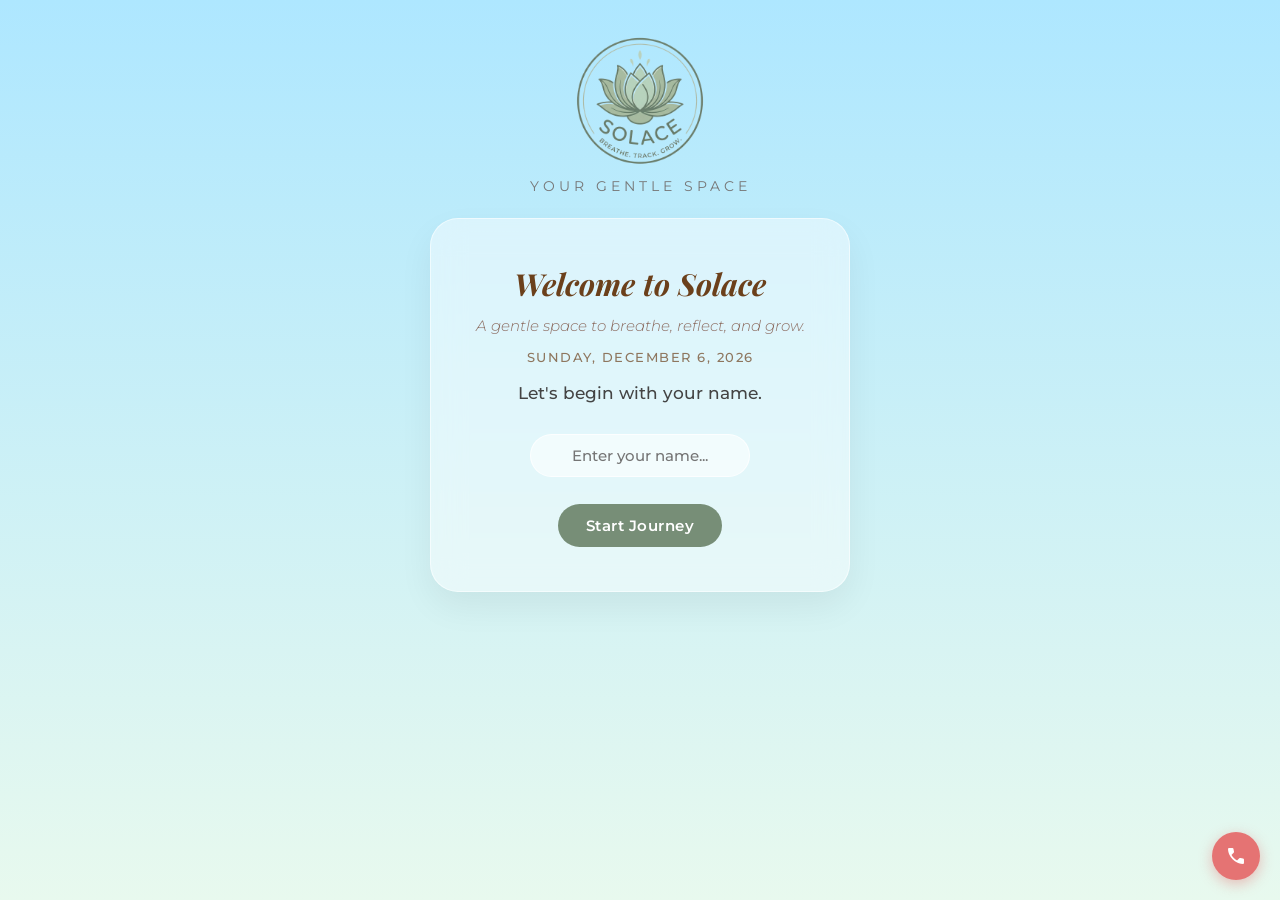
==== index.html @ 3c69919b "Add files via upload" ====
<!DOCTYPE html>
<html lang="en">
<head>
  <meta charset="UTF-8">
  <meta name="viewport" content="width=device-width, initial-scale=1.0, viewport-fit=cover">
  <title>Solace | Your Gentle Space</title>
  <link rel="stylesheet" href="https://fonts.googleapis.com/css2?family=Material+Symbols+Outlined:opsz,wght,FILL,GRAD@24,400,1,0" />
  <link rel="stylesheet" href="style.css">
</head>
<body class="landing-body">

  <img src="logo.png" alt="Solace Logo" class="logo">
  <p class="tagline">Your Gentle Space</p>

  <div class="glass-card">
    <h2>Welcome to Solace</h2>
    <p class="description">A gentle space to breathe, reflect, and grow.</p>
    <p id="current-date" class="date-display"></p>
    <p class="question">Let's begin with your name.</p>
    <br>
    <input type="text" id="user-name-input" placeholder="Enter your name...">
    <br><br>
    <button class="start-btn" onclick="startJourney()">Start Journey</button>
  </div>

  <a href="support.html" class="floating-help-circle" title="Get Support">
    <span class="material-symbols-outlined">call</span>
  </a>

  <script>
    // Show current date
    (function() {
      const el = document.getElementById('current-date');
      if (el) {
        el.innerText = new Date().toLocaleDateString('en-PH', {
          weekday: 'long', year: 'numeric', month: 'long', day: 'numeric'
        });
      }
    })();

    function startJourney() {
      const name = document.getElementById('user-name-input').value.trim();
      if (!name) {
        alert("Please enter your name to begin your journey.");
        return;
      }
      localStorage.setItem('user_name', name);
      window.location.href = 'dashboard.html';
    }

    // Allow Enter key to submit
    document.getElementById('user-name-input').addEventListener('keydown', function(e) {
      if (e.key === 'Enter') startJourney();
    });
  </script>
</body>
</html>
---- style.css ----
/* =========================================
   SOLACE - UNIFIED RESPONSIVE STYLESHEET
   ========================================= */

@import url('https://fonts.googleapis.com/css2?family=Playfair+Display:ital,wght@0,400;0,600;1,400;1,600&family=Montserrat:wght@300;400;500;600;700&family=Bellefair&display=swap');

/* --- CSS VARIABLES --- */
:root {
  --bg-grad: linear-gradient(180deg, #AEE7FF 0%, #E8F9EE 100%);
  --sage: #778E77;
  --sage-dark: #556B2F;
  --sage-light: #DCE6DC;
  --brown: #6b401b;
  --charcoal: #2F3E2F;
  --muted: #7A8B7A;
  --white-glass: rgba(255,255,255,0.45);
  --white-glass-strong: rgba(255,255,255,0.7);
  --radius-card: 28px;
  --radius-pill: 50px;
  --shadow-soft: 0 15px 35px rgba(0,0,0,0.06);
  --shadow-card: 0 8px 24px rgba(0,0,0,0.05);
  --font-display: 'Playfair Display', Georgia, serif;
  --font-body: 'Montserrat', sans-serif;
  --nav-height: 70px;
}

/* --- RESET --- */
*, *::before, *::after {
  margin: 0;
  padding: 0;
  box-sizing: border-box;
}

html {
  scroll-behavior: smooth;
}

html, body {
  min-height: 100%;
  font-family: var(--font-body);
}

body {
  background: var(--bg-grad);
  background-attachment: fixed;
  min-height: 100vh;
  display: flex;
  flex-direction: column;
  align-items: center;
  padding-bottom: calc(var(--nav-height) + 20px);
}

img { max-width: 100%; height: auto; }
a { text-decoration: none; }
button { font-family: var(--font-body); }

/* =========================================
   LANDING PAGE
   ========================================= */
.landing-body {
  justify-content: flex-start;
  padding-top: 30px;
}

.logo {
  width: min(260px, 70vw);
  height: auto;
  display: block;
  margin: 0 auto;
}

.tagline {
  font-family: var(--font-body);
  font-size: 0.85rem;
  letter-spacing: 4px;
  color: #777;
  text-align: center;
  margin-top: 6px;
  font-weight: 400;
  text-transform: uppercase;
}

.glass-card {
  width: min(90%, 420px);
  margin-top: 24px;
  padding: clamp(24px, 5vw, 44px);
  background: var(--white-glass);
  backdrop-filter: blur(16px);
  -webkit-backdrop-filter: blur(16px);
  border-radius: var(--radius-card);
  border: 1px solid rgba(255,255,255,0.55);
  box-shadow: var(--shadow-soft);
  text-align: center;
  color: #444;
}

.glass-card h2 {
  font-family: var(--font-display);
  font-style: italic;
  font-size: clamp(1.4rem, 4vw, 1.9rem);
  color: var(--brown);
  margin-bottom: 10px;
}

.description {
  font-family: var(--font-body);
  font-weight: 300;
  font-style: italic;
  color: #8d6e63;
  font-size: 0.95rem;
  line-height: 1.6;
  margin-top: 8px;
}

.date-display {
  font-family: var(--font-body);
  font-size: 0.8rem;
  color: var(--brown);
  opacity: 0.7;
  margin: 12px 0 6px;
  text-transform: uppercase;
  letter-spacing: 1.5px;
  font-weight: 500;
}

.question {
  font-family: var(--font-body);
  font-weight: 500;
  color: #444;
  font-size: 1.05rem;
  margin: 18px 0 12px;
}

#user-name-input {
  background: rgba(255,255,255,0.55);
  border: 1.5px solid rgba(255,255,255,0.75);
  border-radius: var(--radius-pill);
  padding: 11px 20px;
  font-family: var(--font-body);
  font-weight: 500;
  color: var(--charcoal);
  outline: none;
  width: min(220px, 80%);
  text-align: center;
  font-size: 0.95rem;
  transition: border 0.2s, box-shadow 0.2s;
}

#user-name-input:focus {
  border-color: var(--sage);
  box-shadow: 0 0 0 3px rgba(119,142,119,0.15);
}

.start-btn {
  background-color: var(--sage);
  color: #fff;
  border: none;
  padding: 12px 28px;
  border-radius: var(--radius-pill);
  cursor: pointer;
  font-family: var(--font-body);
  font-weight: 600;
  font-size: 0.95rem;
  letter-spacing: 0.5px;
  transition: background 0.25s, transform 0.2s;
  margin-top: 8px;
}

.start-btn:hover {
  background-color: var(--sage-dark);
  transform: translateY(-2px);
}

/* =========================================
   FLOATING HELP BUTTON
   ========================================= */
.floating-help-circle {
  position: fixed;
  bottom: calc(var(--nav-height) + 16px);
  right: 20px;
  z-index: 9999;
  width: 48px;
  height: 48px;
  display: flex;
  align-items: center;
  justify-content: center;
  background-color: #E57373;
  color: white;
  border-radius: 50%;
  box-shadow: 0 4px 14px rgba(229,115,115,0.45);
  transition: all 0.3s ease;
}

.floating-help-circle .material-symbols-outlined {
  font-size: 22px;
  font-variation-settings: 'FILL' 1, 'wght' 400;
}

.floating-help-circle:hover {
  transform: scale(1.1);
  background-color: #EF5350;
}

/* On landing page (no nav), position at bottom */
.landing-body .floating-help-circle {
  bottom: 20px;
}

/* =========================================
   DASHBOARD
   ========================================= */
.dashboard-body {
  justify-content: flex-start;
  align-items: center;
  padding-top: clamp(20px, 4vw, 40px);
}

.logo-dashboard {
  width: min(200px, 55vw);
  margin-bottom: 4px;
}

.date-text {
  font-family: var(--font-body);
  font-size: 0.75rem;
  color: var(--brown);
  text-transform: uppercase;
  letter-spacing: 2px;
  margin-bottom: 6px;
  opacity: 0.75;
}

.greeting-text {
  font-family: var(--font-display);
  font-style: italic;
  color: #4a5a4a;
  font-size: clamp(1.2rem, 4vw, 1.7rem);
  text-align: center;
  margin: 4px 16px 6px;
  padding: 0 10px;
}

.dashboard-body .description {
  font-size: 0.9rem;
  text-align: center;
  margin: 0 16px 8px;
  max-width: 380px;
}

.back-link {
  display: inline-block;
  font-family: var(--font-body);
  font-size: 0.78rem;
  font-weight: 600;
  color: var(--sage);
  background: var(--white-glass-strong);
  backdrop-filter: blur(8px);
  padding: 7px 18px;
  border-radius: var(--radius-pill);
  letter-spacing: 1px;
  text-transform: uppercase;
  margin: 6px 0 14px;
  transition: all 0.25s;
  border: 1px solid rgba(255,255,255,0.6);
}

.back-link:hover {
  background: #fff;
  transform: translateY(-2px);
  color: var(--charcoal);
}

.dashboard-body .glass-card {
  width: calc(100% - 32px);
  max-width: 700px;
  padding: 20px 16px;
  position: relative;
  overflow: hidden;
  box-sizing: border-box;
}


/* Affirmation */
.affirmation-container {
  text-align: center;
  margin-bottom: 20px;
}

.affirmation-label {
  font-family: var(--font-body);
  font-size: 0.65rem;
  font-weight: 700;
  color: var(--sage);
  letter-spacing: 2.5px;
  text-transform: uppercase;
  display: block;
  margin-bottom: 8px;
}

.affirmation-row {
  display: flex;
  flex-direction: row;
  align-items: center;
  justify-content: center;
  gap: 8px;
  flex-wrap: wrap;
}

#affirmation-quote {
  font-family: var(--font-display);
  font-size: clamp(0.85rem, 2.5vw, 1rem);
  font-style: italic;
  color: var(--charcoal);
  font-weight: 400;
}

.refresh-icon-btn {
  background-color: var(--sage-light);
  color: var(--charcoal);
  width: 32px;
  height: 32px;
  border-radius: 50%;
  border: none;
  cursor: pointer;
  display: flex;
  align-items: center;
  justify-content: center;
  font-size: 1rem;
  transition: all 0.3s ease;
  flex-shrink: 0;
}

.refresh-icon-btn:hover {
  background-color: #C2D1C2;
  transform: rotate(60deg);
}

/* Check-in section */
.check-in-section {
  width: 100%;
  margin-top: 10px;
}

.check-in-header {
  display: flex;
  justify-content: space-between;
  align-items: flex-end;
  margin-bottom: 16px;
  flex-wrap: wrap;
  gap: 6px;
}

.check-in-titles h3 {
  font-family: var(--font-display);
  font-size: clamp(1.1rem, 3vw, 1.4rem);
  color: var(--charcoal);
}

.check-in-titles p {
  font-family: var(--font-display);
  font-style: italic;
  font-size: 0.85rem;
  color: var(--muted);
  margin-top: 3px;
}

.dashboard-grid {
  display: grid;
  grid-template-columns: repeat(2, 1fr);
  gap: 10px;
  margin-top: 6px;
  width: 100%;
  box-sizing: border-box;
}

@media (max-width: 380px) {
  .dashboard-grid {
    grid-template-columns: 1fr;
  }
}

.stat-card {
  background: rgba(255,255,255,0.6);
  backdrop-filter: blur(10px);
  -webkit-backdrop-filter: blur(10px);
  border-radius: 18px;
  padding: 14px 12px;
  display: flex;
  align-items: center;
  gap: 8px;
  transition: all 0.25s ease;
  border: 1px solid rgba(255,255,255,0.4);
  width: 100%;
  min-width: 0;
  box-sizing: border-box;
  overflow: hidden;
}

.stat-card:hover {
  transform: translateY(-4px);
  background: rgba(255,255,255,0.82);
  box-shadow: 0 10px 24px rgba(0,0,0,0.06);
}

.card-icon {
  width: 42px;
  height: 42px;
  border-radius: 12px;
  display: flex;
  justify-content: center;
  align-items: center;
  font-size: 1.2rem;
  flex-shrink: 0;
}

.icon-yellow { background-color: #FEF9E7; }
.icon-green  { background-color: #E8F6F3; }
.icon-grey   { background-color: #F2F4F4; }
.icon-white  { background-color: #FFFFFF; }

.card-content {
  min-width: 0;
  flex: 1;
}

.card-content h3 {
  font-family: var(--font-display);
  font-size: 0.9rem;
  color: var(--charcoal);
  margin: 0;
  white-space: normal;
}

.card-content p {
  font-family: var(--font-body);
  font-size: 0.7rem;
  color: var(--muted);
  margin: 3px 0 0;
}
.arrow {
  position: absolute;
  right: 14px;
  color: #BDC3C7;
  font-size: 1rem;
}

/* Dashboard Footer */
.dashboard-footer {
  display: flex;
  flex-direction: column;
  align-items: flex-start;
  margin-top: 18px;
  padding: 0 4px;
  gap: 4px;
}

.dashboard-footer p,
#entryCounter {
  font-family: var(--font-body);
  font-size: 0.72rem;
  color: var(--muted);
}

.reset-link {
  background: none;
  border: none;
  font-family: var(--font-body);
  font-size: 0.72rem;
  color: var(--muted);
  cursor: pointer;
  font-weight: 600;
  transition: color 0.2s;
}

.reset-link:hover { color: var(--charcoal); }

/* Support FAB */
.support-link-wrapper {
  text-decoration: none;
  position: fixed;
  bottom: calc(var(--nav-height) + 16px);
  right: 20px;
  z-index: 1000;
}

.support-fab {
  background-color: #9dbcae;
  width: 48px;
  height: 48px;
  border-radius: 50%;
  display: flex;
  align-items: center;
  justify-content: center;
  transition: all 0.3s ease;
  box-shadow: 0 4px 12px rgba(0,0,0,0.12);
}

.support-link-wrapper:hover .support-fab {
  transform: translateY(-3px);
  box-shadow: 0 8px 20px rgba(0,0,0,0.16);
}

/* =========================================
   MOOD SCREEN
   ========================================= */
.mood-screen-body {
  justify-content: flex-start;
  padding-top: clamp(20px, 5vw, 50px);
}

.page-wrapper {
  display: flex;
  justify-content: center;
  padding: 16px 16px 0;
  width: 100%;
}

.mood-screen-body .glass-card {
  width: min(95%, 560px);
  margin-top: 16px;
  padding: clamp(24px, 5vw, 48px) clamp(18px, 5vw, 44px);
  text-align: center;
}

.mood-title {
  font-family: var(--font-display);
  font-size: clamp(1.5rem, 5vw, 2.2rem);
  color: var(--charcoal);
  margin-bottom: 8px;
}

.mood-title i { color: var(--sage); }

.mood-subtitle {
  color: var(--muted);
  font-size: 0.88rem;
  margin-bottom: 24px;
  font-style: italic;
}

/* Mood Buttons */
.mood-options {
  display: flex;
  justify-content: center;
  gap: clamp(8px, 2.5vw, 18px);
  flex-wrap: wrap;
  margin: 20px 0;
}

.mood-btn {
  width: clamp(48px, 10vw, 62px);
  height: clamp(48px, 10vw, 62px);
  border-radius: 50%;
  cursor: pointer;
  background: linear-gradient(135deg, rgba(255,255,255,0.35), rgba(255,255,255,0.12));
  backdrop-filter: blur(12px);
  -webkit-backdrop-filter: blur(12px);
  border: 1.5px solid rgba(255,255,255,0.55);
  box-shadow:
    0 8px 18px rgba(0,0,0,0.08),
    inset 0 6px 10px rgba(255,255,255,0.8),
    inset 0 -6px 10px rgba(0,0,0,0.06);
  display: flex;
  justify-content: center;
  align-items: center;
  font-size: clamp(1.4rem, 4vw, 1.9rem);
  transition: all 0.35s cubic-bezier(0.175, 0.885, 0.32, 1.275);
}

.mood-btn:hover {
  transform: translateY(-8px) scale(1.1);
  box-shadow: 0 16px 28px rgba(0,0,0,0.1), inset 0 8px 14px rgba(255,255,255,0.9);
}

.mood-btn.selected {
  border: 2.5px solid #8AA38A !important;
  background: rgba(138,163,138,0.22) !important;
  transform: scale(1.12);
  box-shadow: 0 8px 20px rgba(138,163,138,0.3);
}

/* Reflection box */
.reflection-box {
  text-align: left;
  margin-top: 24px;
}

.reflection-box label {
  display: block;
  font-size: 0.68rem;
  letter-spacing: 1.5px;
  color: var(--sage);
  font-weight: 700;
  margin-bottom: 8px;
  text-transform: uppercase;
}

.reflection-box textarea {
  width: 100%;
  height: 90px;
  border-radius: 16px;
  border: 1.5px solid rgba(138,163,138,0.25);
  background: rgba(255,255,255,0.45);
  padding: 14px;
  outline: none;
  font-family: var(--font-body);
  font-size: 0.9rem;
  color: var(--charcoal);
  resize: none;
  transition: border 0.2s;
}

.reflection-box textarea:focus {
  border-color: var(--sage);
}

/* Save Button */
.save-btn {
  width: 100%;
  margin-top: 20px;
  padding: 15px;
  border-radius: 16px;
  border: none;
  background: var(--sage-light);
  color: var(--charcoal);
  font-weight: 600;
  font-size: 0.95rem;
  cursor: pointer;
  transition: all 0.25s;
  letter-spacing: 0.5px;
}

.save-btn:hover {
  background: #c5ccc5;
  transform: translateY(-2px);
  box-shadow: 0 6px 18px rgba(0,0,0,0.08);
}

/* =========================================
   JOURNAL PAGE
   ========================================= */
.journal-body {
  justify-content: flex-start;
  align-items: center;
  padding-top: clamp(20px, 4vw, 40px);
}

.journal-body .progress-page-container {
  width: min(95%, 640px);
  padding: 0 12px;
}

.journal-card {
  width: 100%;
  padding: clamp(22px, 4vw, 40px);
  text-align: left;
}

.journal-header {
  margin-bottom: 20px;
}

.journal-header h1 {
  font-family: var(--font-display);
  font-size: clamp(1.4rem, 4vw, 2rem);
  color: var(--charcoal);
}

.journal-header h1 i { color: var(--sage); }

.back-link-journal {
  display: inline-flex;
  align-items: center;
  gap: 6px;
  font-family: var(--font-body);
  font-size: 0.72rem;
  font-weight: 700;
  color: var(--charcoal);
  background: rgba(255,255,255,0.55);
  backdrop-filter: blur(8px);
  padding: 7px 16px;
  border-radius: var(--radius-pill);
  border: 1px solid rgba(255,255,255,0.35);
  letter-spacing: 1.5px;
  text-transform: uppercase;
  margin-bottom: 18px;
  transition: all 0.25s;
}

.back-link-journal:hover {
  background: #fff;
  transform: translateX(-3px);
}

/* Recent Entries */
.recent-entries-section {
  width: min(95%, 640px);
  margin: 20px auto 0;
  padding: 0 12px;
}

.recent-entries-section h3 {
  font-family: var(--font-body);
  font-size: 0.72rem;
  font-weight: 700;
  letter-spacing: 2px;
  color: var(--muted);
  margin-bottom: 14px;
}

.entry-card {
  background: rgba(255,255,255,0.62);
  backdrop-filter: blur(12px);
  -webkit-backdrop-filter: blur(12px);
  border: 1px solid rgba(255,255,255,0.8);
  border-radius: 16px;
  padding: 16px 18px;
  margin-bottom: 12px;
  box-shadow: 0 4px 14px rgba(0,0,0,0.05);
  transition: transform 0.2s, box-shadow 0.2s;
}

.entry-card:hover {
  transform: translateY(-2px);
  box-shadow: 0 8px 22px rgba(0,0,0,0.08);
}

.entry-header {
  display: flex;
  justify-content: space-between;
  align-items: center;
  margin-bottom: 8px;
  gap: 8px;
}

.entry-date {
  font-size: 0.72rem;
  color: #999;
  font-family: var(--font-body);
  letter-spacing: 0.3px;
  flex-shrink: 0;
}

.entry-actions { display: flex; gap: 10px; }

.action-btn {
  background: none;
  border: none;
  cursor: pointer;
  font-size: 1rem;
  padding: 3px;
  opacity: 0.6;
  transition: opacity 0.2s, transform 0.2s;
}

.action-btn:hover { opacity: 1; transform: scale(1.1); }

.entry-text {
  font-size: 0.88rem;
  color: #444;
  font-family: var(--font-body);
  line-height: 1.7;
  margin: 0;
  word-break: break-word;
}

/* =========================================
   PROGRESS PAGE
   ========================================= */
.progress-body {
  justify-content: flex-start;
  align-items: center;
  padding-top: clamp(20px, 4vw, 36px);
}

.progress-page-container {
  width: min(95%, 860px);
  margin: 0 auto;
  padding: 0 12px 20px;
  display: flex;
  flex-direction: column;
  gap: 20px;
}

.progress-header {
  width: 100%;
}

.header-row {
  display: flex;
  justify-content: space-between;
  align-items: center;
  flex-wrap: wrap;
  gap: 10px;
}

.progress-header h1 {
  font-family: var(--font-display);
  font-size: clamp(1.5rem, 4vw, 2.4rem);
  color: #333;
}

.progress-header h1 span {
  font-style: italic;
  color: var(--sage);
}

.progress-header > p {
  font-size: 0.88rem;
  color: var(--muted);
  font-style: italic;
  margin-top: 4px;
}

.settled-back-btn {
  display: inline-flex;
  align-items: center;
  gap: 4px;
  font-family: var(--font-body);
  font-size: 0.72rem;
  font-weight: 700;
  color: var(--charcoal);
  background-color: rgba(255,255,255,0.75);
  padding: 8px 18px;
  border-radius: var(--radius-pill);
  letter-spacing: 1.5px;
  text-transform: uppercase;
  transition: all 0.25s;
  box-shadow: var(--shadow-card);
  white-space: nowrap;
}

.settled-back-btn:hover {
  background-color: #fff;
  transform: translateY(-2px);
}

/* Stats Grid */
.stats-grid {
  display: grid;
  grid-template-columns: 1fr 3fr;
  gap: 16px;
  align-items: start;
}

@media (max-width: 560px) {
  .stats-grid {
    grid-template-columns: 1fr;
  }
  .breakdown-mini-card {
    grid-column: span 1 !important;
  }
}

.stat-mini-card {
  background: rgba(255,255,255,0.6);
  backdrop-filter: blur(12px);
  -webkit-backdrop-filter: blur(12px);
  border-radius: 22px;
  padding: 22px;
  border: 1px solid rgba(255,255,255,0.45);
  box-shadow: var(--shadow-card);
}

.breakdown-mini-card {
  grid-column: span 1;
  padding: 24px !important;
}

.stat-mini-card label {
  font-family: var(--font-body);
  font-size: 0.65rem;
  font-weight: 700;
  color: var(--sage);
  letter-spacing: 1.5px;
  text-transform: uppercase;
  display: block;
  margin-bottom: 8px;
}

.stat-value {
  font-family: var(--font-body);
  font-size: clamp(2rem, 6vw, 2.8rem);
  font-weight: 800;
  color: var(--charcoal);
  line-height: 1;
}

.stat-subtext {
  font-family: var(--font-body);
  font-size: 0.8rem;
  color: var(--muted);
  font-style: italic;
  margin-top: 8px;
  opacity: 0.8;
}

/* Breakdown */
.breakdown-container {
  display: flex;
  flex-direction: column;
  gap: 14px;
  width: 100%;
}

.breakdown-item { width: 100%; }

.breakdown-info {
  display: flex;
  justify-content: space-between;
  align-items: center;
  margin-bottom: 6px;
}

.breakdown-label {
  font-size: 0.88rem;
  color: var(--charcoal);
  font-weight: 500;
}

.breakdown-stats {
  font-size: 0.78rem;
  color: #bbb;
}

.progress-bar-bg {
  width: 100%;
  height: 7px;
  background-color: #f0f2f0;
  border-radius: 10px;
  overflow: hidden;
}

.progress-bar-fill {
  height: 100%;
  background-color: var(--sage);
  border-radius: 10px;
  width: 0%;
  transition: width 0.9s ease-out;
}

/* Bar Chart */
.chart-card {
  background: rgba(255,255,255,0.5);
  backdrop-filter: blur(14px);
  -webkit-backdrop-filter: blur(14px);
  border-radius: 26px;
  padding: clamp(20px, 4vw, 30px);
  border: 1px solid rgba(255,255,255,0.55);
  box-shadow: var(--shadow-soft);
  text-align: center;
}

.chart-card h3 {
  font-family: var(--font-display);
  font-size: 1.3rem;
  color: var(--charcoal);
  margin-bottom: 4px;
}

.chart-subtitle {
  font-family: var(--font-body);
  font-size: 0.82rem;
  color: var(--muted);
  font-style: italic;
  margin-bottom: 20px;
  letter-spacing: 0.8px;
}

.chart-bars {
  display: flex;
  flex-direction: row;
  justify-content: space-around;
  align-items: flex-end;
  height: clamp(100px, 20vw, 180px);
  padding-bottom: 5px;
  border-bottom: 1px solid #eee;
  width: 100%;
}

.bar-wrapper {
  display: flex;
  flex-direction: column;
  justify-content: flex-end;
  align-items: center;
  height: 100%;
  flex: 1;
  position: relative;
}

.bar {
  background-color: var(--sage);
  width: clamp(16px, 4vw, 26px);
  border-radius: 6px 6px 0 0;
  transition: height 0.8s ease-out;
  min-height: 2px;
}

.bar-wrapper > span {
  margin-top: 8px;
  font-size: clamp(0.6rem, 1.5vw, 0.75rem);
  color: #999;
  font-family: var(--font-body);
}

/* Tooltip */
.mood-tooltip {
  visibility: hidden;
  opacity: 0;
  position: absolute;
  bottom: calc(100% + 8px);
  left: 50%;
  transform: translateX(-50%);
  background: #fff;
  padding: 10px 12px;
  border-radius: 12px;
  box-shadow: 0 6px 18px rgba(0,0,0,0.1);
  width: 95px;
  z-index: 20;
  pointer-events: none;
  transition: all 0.25s;
  text-align: left;
}

.tooltip-day {
  font-family: var(--font-body);
  font-size: 0.7rem;
  color: var(--muted);
  margin: 0;
}

.tooltip-mood {
  font-family: var(--font-display);
  font-size: 0.82rem;
  margin: 2px 0 0;
  color: var(--charcoal);
}

.bar-wrapper:hover .mood-tooltip {
  visibility: visible;
  opacity: 1;
}

/* =========================================
   BREATHE PAGE
   ========================================= */
.breathe-page-body {
  background: linear-gradient(180deg, #D4EFE5 0%, #E8F9F0 100%) !important;
  justify-content: center;
  min-height: 100vh;
}

.breathe-container {
  display: flex;
  flex-direction: column;
  align-items: center;
  justify-content: center;
  min-height: calc(100vh - var(--nav-height));
  padding: 20px;
  width: 100%;
}

.top-nav {
  display: flex;
  justify-content: center;
  width: 100%;
  max-width: 420px;
  margin-bottom: 16px;
}

.back-btn {
  display: inline-flex;
  align-items: center;
  justify-content: center;
  background: rgba(255,255,255,0.75);
  backdrop-filter: blur(8px);
  color: #556B55;
  padding: 10px 22px;
  border-radius: var(--radius-pill);
  border: 1px solid rgba(255,255,255,0.85);
  font-family: var(--font-body);
  font-size: 0.88rem;
  font-weight: 500;
  text-decoration: none;
  box-shadow: 0 4px 14px rgba(0,0,0,0.05);
  transition: all 0.3s ease;
}

.back-btn:hover {
  background: white;
  transform: translateX(-5px);
}

.breathe-header {
  text-align: center;
  margin-bottom: 18px;
}

.breathe-header h1 {
  font-family: var(--font-display);
  font-size: clamp(1.2rem, 4vw, 1.6rem);
  color: #2e2e2e;
}

.breathe-header p {
  font-size: 0.85rem;
  color: #777;
  margin-top: 6px;
}

.breathing-card {
  background: rgba(255,255,255,0.85);
  padding: clamp(28px, 5vw, 48px) clamp(20px, 5vw, 32px);
  border-radius: 40px;
  width: min(92%, 400px);
  display: flex;
  flex-direction: column;
  align-items: center;
  box-shadow: 0 12px 32px rgba(0,0,0,0.06);
}

.heart-wrapper {
  width: clamp(110px, 30vw, 150px);
  height: clamp(110px, 30vw, 150px);
  display: flex;
  justify-content: center;
  align-items: center;
  margin-bottom: 18px;
}

.heart-animate {
  width: 100%;
  height: 100%;
  display: flex;
  justify-content: center;
  align-items: center;
  transform-origin: 50% 50%;
}

.heart-svg { width: 100%; height: 100%; display: block; }

@keyframes breatheHeart {
  0%   { transform: scale(1);    }
  33%  { transform: scale(1.35); }
  66%  { transform: scale(1.35); }
  100% { transform: scale(1);    }
}

.heart-active { animation: breatheHeart 12s ease-in-out infinite; }

#instruction-text {
  font-family: var(--font-display);
  font-size: clamp(1rem, 3.5vw, 1.3rem);
  color: #2e2e2e;
  margin-bottom: 8px;
  min-height: 30px;
  text-align: center;
}

.begin-btn {
  background: var(--sage-light);
  border: none;
  padding: 12px 36px;
  border-radius: 20px;
  font-family: var(--font-body);
  font-size: 0.95rem;
  font-weight: 600;
  cursor: pointer;
  margin-top: 16px;
  color: var(--charcoal);
  transition: background 0.3s, transform 0.2s;
}

.begin-btn:hover {
  background: #B2C8BA;
  color: white;
  transform: translateY(-2px);
}

/* =========================================
   SUPPORT PAGE
   ========================================= */
.support-body {
  background: linear-gradient(180deg, #AEE7FF 0%, #E8F9EE 100%) !important;
  justify-content: flex-start;
  align-items: center;
  padding-top: 20px;
}

.nav-header {
  display: flex;
  justify-content: center;
  gap: 10px;
  padding: 16px 0 12px;
  width: 100%;
  flex-wrap: wrap;
}

.nav-btn {
  background-color: rgba(255,255,255,0.45);
  color: #88a4a4;
  padding: 7px 18px;
  border-radius: 20px;
  font-size: 0.82rem;
  border: 1px solid rgba(255,255,255,0.25);
  display: inline-flex;
  align-items: center;
  transition: all 0.25s;
  font-family: var(--font-body);
}

.nav-btn:hover {
  background-color: rgba(255,255,255,0.65);
  color: #6d8a8a;
}

.support-container {
  width: min(95%, 400px);
  display: flex;
  flex-direction: column;
  gap: 12px;
  text-align: center;
  padding-bottom: 20px;
}

.support-card {
  background: rgba(255,255,255,0.85);
  backdrop-filter: blur(10px);
  padding: 22px;
  border-radius: 22px;
  box-shadow: 0 6px 18px rgba(0,0,0,0.04);
}

.header-card h1 {
  font-family: var(--font-display);
  font-size: 1.15rem;
  color: #333;
  margin-bottom: 8px;
}

.header-card p {
  font-size: 0.82rem;
  color: #666;
  line-height: 1.5;
}

.icon-circle {
  background: #F5F5F5;
  width: 42px;
  height: 42px;
  border-radius: 50%;
  display: flex;
  align-items: center;
  justify-content: center;
  margin: 0 auto 12px;
  color: #888;
}

.icon-circle .material-symbols-outlined { font-size: 18px; }

.card-title {
  display: flex;
  align-items: center;
  justify-content: center;
  gap: 8px;
  margin-bottom: 14px;
}

.card-title h2 {
  font-family: var(--font-body);
  font-size: 0.8rem;
  letter-spacing: 1px;
  color: #444;
  font-weight: 700;
  text-transform: uppercase;
}

.status-dot {
  width: 8px;
  height: 8px;
  border-radius: 50%;
  flex-shrink: 0;
}

.status-dot.green {
  background: linear-gradient(135deg, #A5D6A7, #66BB6A);
}

.phone-line {
  display: flex;
  align-items: center;
  background: #F8FDFF;
  padding: 11px 16px;
  border-radius: 12px;
  margin-bottom: 8px;
  text-decoration: none;
  color: #333;
  font-weight: 600;
  font-size: 0.88rem;
  gap: 12px;
  border: 1px solid #F0F0F0;
  transition: background 0.2s, transform 0.2s;
  font-family: var(--font-body);
}

.phone-line .material-symbols-outlined { font-size: 16px; }
.phone-line:hover { background: #E3F2FD; transform: translateX(3px); }

.emergency-footer {
  font-size: 0.72rem;
  color: #999;
  margin-top: 6px;
  padding: 0 8px;
  line-height: 1.5;
}

/* =========================================
   BOTTOM NAV
   ========================================= */
.bottom-nav {
  position: fixed;
  bottom: 0;
  left: 0;
  right: 0;
  height: var(--nav-height);
  background: rgba(255,255,255,0.88);
  backdrop-filter: blur(18px);
  -webkit-backdrop-filter: blur(18px);
  border-top: 1px solid rgba(200,220,200,0.35);
  display: flex;
  justify-content: space-around;
  align-items: center;
  padding: 0 4px;
  padding-bottom: env(safe-area-inset-bottom);
  z-index: 1000;
  box-shadow: 0 -4px 20px rgba(0,0,0,0.05);
}

.nav-item {
  display: flex;
  flex-direction: column;
  align-items: center;
  justify-content: center;
  gap: 3px;
  color: #aab8aa;
  text-decoration: none;
  padding: 6px 4px;
  border-radius: 12px;
  transition: all 0.2s ease;
  min-width: 44px;
  flex: 1;
}

.nav-item svg {
  width: 22px;
  height: 22px;
  transition: stroke 0.2s;
}

.nav-item span {
  font-family: var(--font-body);
  font-size: clamp(0.5rem, 1.5vw, 0.62rem);
  font-weight: 500;
  letter-spacing: 0.3px;
  white-space: nowrap;
}

.nav-item:hover,
.nav-item.active {
  color: var(--sage);
}

.nav-item.active svg { stroke: var(--sage); }

@media (max-width: 380px) {
  .nav-item span { display: none; }
  .nav-item svg { width: 20px; height: 20px; }
}

/* =========================================
   RESPONSIVE OVERRIDES
   ========================================= */
@media (max-width: 480px) {
  .glass-card { border-radius: 22px; }
  .check-in-titles h3 { font-size: 1.1rem; }
  .floating-help-circle { bottom: calc(var(--nav-height) + 12px); right: 14px; width: 44px; height: 44px; }
  .support-link-wrapper { bottom: calc(var(--nav-height) + 12px); right: 14px; }
  .support-fab { width: 44px; height: 44px; }
}

@media (min-width: 768px) {
  .dashboard-body .glass-card { width: min(92%, 680px); }
  .dashboard-grid { gap: 16px; }
  .stat-card { padding: 18px 16px; }
}
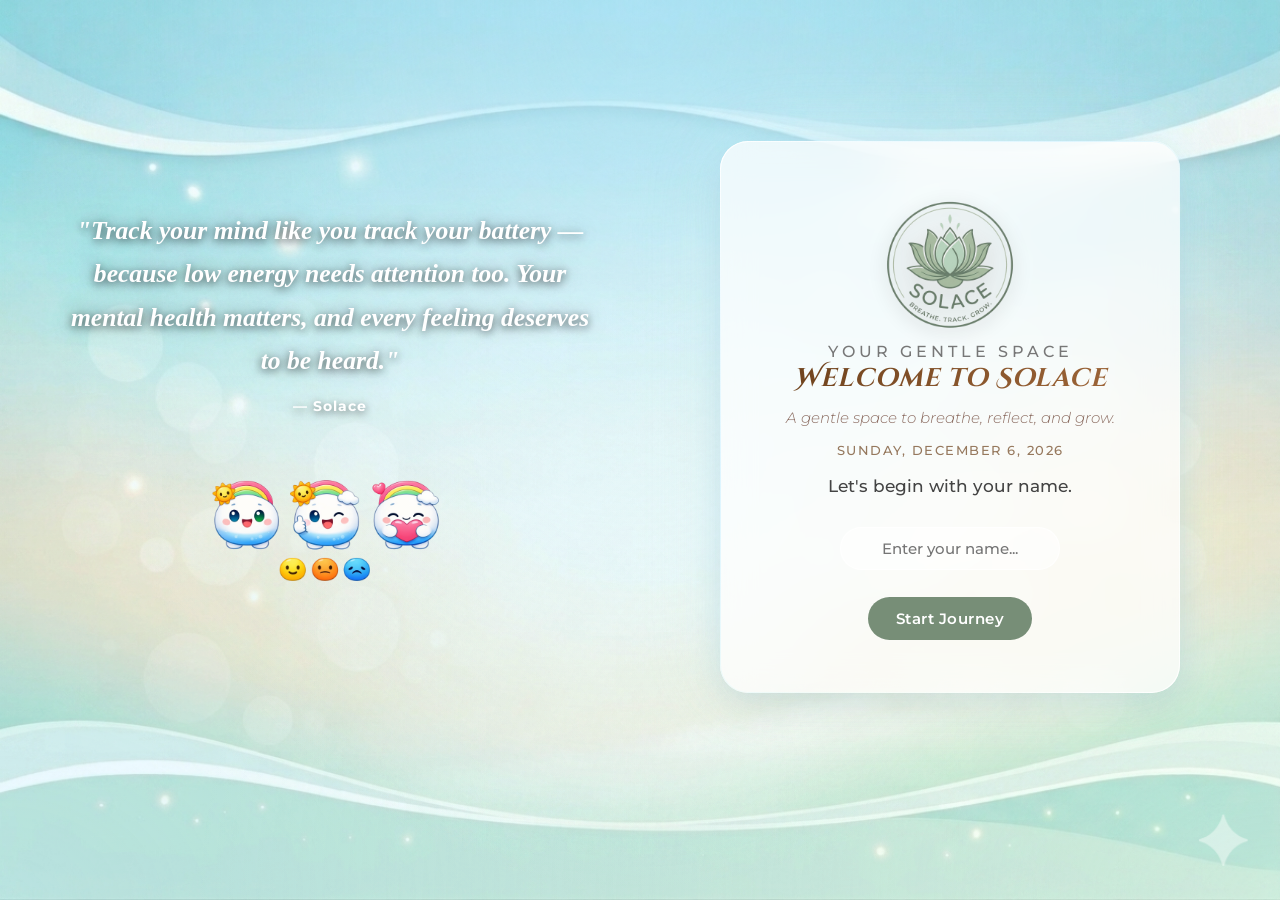
==== commit aa7fae06: "Add files via upload" ====
--- a/index.html
+++ b/index.html
@@ -6,31 +6,123 @@
   <title>Solace | Your Gentle Space</title>
   <link rel="stylesheet" href="https://fonts.googleapis.com/css2?family=Material+Symbols+Outlined:opsz,wght,FILL,GRAD@24,400,1,0" />
   <link rel="stylesheet" href="style.css">
+  <style>
+    .orb {
+      position: fixed;
+      border-radius: 50%;
+      filter: blur(80px);
+      opacity: 0.30;
+      pointer-events: none;
+      z-index: 0;
+      animation: orbFloat linear infinite;
+    }
+    @keyframes orbFloat {
+      0%   { transform: translate(0, 0) scale(1); opacity: 0.2; }
+      25%  { transform: translate(40px, -30px) scale(1.08); opacity: 0.35; }
+      50%  { transform: translate(-30px, 50px) scale(0.95); opacity: 0.08; }
+      75%  { transform: translate(50px, 20px) scale(1.05); opacity: 0.28; }
+      100% { transform: translate(0, 0) scale(1); opacity: 0.2; }
+    }
+
+    @media (max-width: 768px) {
+
+      /* Let the body scroll freely on mobile */
+      .landing-body {
+        overflow-y: auto !important;
+        height: auto !important;
+        min-height: 100dvh !important;
+        align-items: flex-start !important;
+      }
+
+      /* Stack columns, centre everything */
+      .landing-layout {
+        flex-direction: column !important;
+        align-items: center !important;
+        justify-content: flex-start !important;
+        padding: 28px 20px 48px !important;
+        gap: 20px !important;
+        width: 100% !important;
+        min-height: unset !important;
+      }
+
+      /* Hide the quote panel — too tall on mobile */
+      .landing-left {
+        display: none !important;
+      }
+
+      /* Card takes full width */
+      .landing-right {
+        width: 100% !important;
+        flex: unset !important;
+      }
+
+      .glass-card {
+        width: 100% !important;
+        max-width: 100% !important;
+        padding: 28px 22px 32px !important;
+        box-sizing: border-box !important;
+      }
+
+      /* Bigger tap targets */
+      .glass-card input[type="text"] {
+        width: 100% !important;
+        font-size: 1rem !important;
+        padding: 13px 18px !important;
+        box-sizing: border-box !important;
+      }
+
+      .start-btn {
+        width: 100% !important;
+        padding: 14px 0 !important;
+        font-size: 0.95rem !important;
+      }
+    }
+  </style>
 </head>
 <body class="landing-body">
 
-  <img src="logo.png" alt="Solace Logo" class="logo">
-  <p class="tagline">Your Gentle Space</p>
+  <div class="landing-layout">
 
-  <div class="glass-card">
-    <h2>Welcome to Solace</h2>
-    <p class="description">A gentle space to breathe, reflect, and grow.</p>
-    <p id="current-date" class="date-display"></p>
-    <p class="question">Let's begin with your name.</p>
-    <br>
-    <input type="text" id="user-name-input" placeholder="Enter your name...">
-    <br><br>
-    <button class="start-btn" onclick="startJourney()">Start Journey</button>
+    <!-- LEFT: Phrase only -->
+    <div class="landing-left">
+      <div class="landing-phrase">
+        <h2>"Track your mind like you track your battery — because low energy needs attention too. Your mental health matters, and every feeling deserves to be heard."</h2>
+        <p>— Solace</p>
+        <img src="icon1.png" alt="Mood icons" style="width: min(280px, 80%); margin-top: 20px; display: block; margin-left: auto; margin-right: auto;">
+      </div>
+    </div>
+
+    <!-- RIGHT: Glass card with logo inside -->
+    <div class="landing-right">
+      <div class="glass-card">
+        <img src="logo.png" alt="Solace Logo" class="logo">
+        <p class="tagline">YOUR GENTLE SPACE</p>
+        <h2>Welcome to Solace</h2>
+        <p class="description">A gentle space to breathe, reflect, and grow.</p>
+        <p id="current-date" class="date-display"></p>
+        <p class="question">Let's begin with your name.</p>
+        <br>
+        <input type="text" id="user-name-input" placeholder="Enter your name...">
+        <br><br>
+        <button class="start-btn" onclick="startJourney()">Start Journey</button>
+      </div>
+    </div>
+
   </div>
 
-  <a href="support.html" class="floating-help-circle" title="Get Support">
-    <span class="material-symbols-outlined">call</span>
-  </a>
+  <!-- Alert Modal -->
+  <div id="nameAlertModal" style="display:none;position:fixed;inset:0;z-index:9999;background:rgba(0,0,0,0.3);backdrop-filter:blur(4px);justify-content:center;align-items:center;">
+    <div style="background:rgba(255,255,255,0.95);border-radius:24px;padding:32px 28px;width:min(90%,340px);box-shadow:0 20px 40px rgba(0,0,0,0.12);text-align:center;">
+      <div style="margin-bottom:12px;"><img src="icon7.png" style="width:60px;height:60px;object-fit:contain;"></div>
+      <p style="font-family:'Playfair Display',serif;font-size:1.1rem;color:#2F3E2F;margin-bottom:6px;">What's your name?</p>
+      <p style="font-family:'Montserrat',sans-serif;font-size:0.78rem;color:#aaa;margin-bottom:24px;">Please enter your name to begin your journey.</p>
+      <button onclick="document.getElementById('nameAlertModal').style.display='none'" style="padding:10px 28px;border-radius:50px;border:none;background:linear-gradient(135deg,#778E77,#556B2F);color:white;font-family:'Montserrat',sans-serif;font-weight:600;cursor:pointer;font-size:0.88rem;">Got it!</button>
+    </div>
+  </div>
 
   <script>
-    // Show current date
     (function() {
-      const el = document.getElementById('current-date');
+      var el = document.getElementById('current-date');
       if (el) {
         el.innerText = new Date().toLocaleDateString('en-PH', {
           weekday: 'long', year: 'numeric', month: 'long', day: 'numeric'
@@ -39,19 +131,19 @@
     })();
 
     function startJourney() {
-      const name = document.getElementById('user-name-input').value.trim();
+      var name = document.getElementById('user-name-input').value.trim();
       if (!name) {
-        alert("Please enter your name to begin your journey.");
+        document.getElementById('nameAlertModal').style.display = 'flex';
         return;
       }
       localStorage.setItem('user_name', name);
       window.location.href = 'dashboard.html';
     }
 
-    // Allow Enter key to submit
     document.getElementById('user-name-input').addEventListener('keydown', function(e) {
       if (e.key === 'Enter') startJourney();
     });
   </script>
+
 </body>
-</html>
+</html>
--- a/style.css
+++ b/style.css
@@ -1,9 +1,11 @@
-/* =========================================
+  /* =========================================
    SOLACE - UNIFIED RESPONSIVE STYLESHEET
    ========================================= */
 
 @import url('https://fonts.googleapis.com/css2?family=Playfair+Display:ital,wght@0,400;0,600;1,400;1,600&family=Montserrat:wght@300;400;500;600;700&family=Bellefair&display=swap');
-
+@import url('https://fonts.googleapis.com/css2?family=Pacifico&display=swap');
+@import url('https://fonts.googleapis.com/css2?family=Cinzel+Decorative:wght@400;700;900&display=swap');
+@import url('https://fonts.googleapis.com/css2?family=Poppins:wght@300;400;500;600&display=swap');
 /* --- CSS VARIABLES --- */
 :root {
   --bg-grad: linear-gradient(180deg, #AEE7FF 0%, #E8F9EE 100%);
@@ -13,7 +15,7 @@
   --brown: #6b401b;
   --charcoal: #2F3E2F;
   --muted: #7A8B7A;
-  --white-glass: rgba(255,255,255,0.45);
+  --white-glass: rgba(255,255,255,0.75);
   --white-glass-strong: rgba(255,255,255,0.7);
   --radius-card: 28px;
   --radius-pill: 50px;
@@ -41,15 +43,17 @@
 }
 
 body {
-  background: var(--bg-grad);
+  background-image: url('BG5.png');
   background-attachment: fixed;
+  background-repeat: no-repeat;
+  background-size: 100% 100%;
+  background-position: center; 
   min-height: 100vh;
   display: flex;
   flex-direction: column;
   align-items: center;
   padding-bottom: calc(var(--nav-height) + 20px);
 }
-
 img { max-width: 100%; height: auto; }
 a { text-decoration: none; }
 button { font-family: var(--font-body); }
@@ -57,51 +61,100 @@
 /* =========================================
    LANDING PAGE
    ========================================= */
-.landing-body {
-  justify-content: flex-start;
-  padding-top: 30px;
-}
-
+ .landing-body {
+  justify-content: center;
+  align-items: center;
+  padding-top: 30;
+  height: 100vh;
+  overflow: hidden;
+  position: relative;
+}
+
+.landing-body::before {
+  content: '';
+  position: fixed;
+  inset: 0;
+  background: radial-gradient(ellipse at 50% 0%, rgba(174,231,255,0.5) 0%, transparent 70%),
+              radial-gradient(ellipse at 100% 100%, rgba(232,249,238,0.4) 0%, transparent 60%),
+              radial-gradient(ellipse at 0% 100%, rgba(174,231,255,0.3) 0%, transparent 60%);
+  pointer-events: none;
+  z-index: 0;
+}
 .logo {
   width: min(260px, 70vw);
   height: auto;
   display: block;
   margin: 0 auto;
-}
-
+  filter: drop-shadow(0 0 12px rgba(255,255,255,0.9)) drop-shadow(0 4px 8px rgba(0,0,0,0.2));
+  animation: fadeIn 1.5s ease-in-out;
+  position: relative;
+  z-index: 1;
+}
+@keyframes fadeIn {
+  0%   { opacity: 0; transform: translateY(-10px); }
+  100% { opacity: 1; transform: translateY(0); }
+}
 .tagline {
   font-family: var(--font-body);
-  font-size: 0.85rem;
+  font-size: 1rem;
   letter-spacing: 4px;
   color: #777;
   text-align: center;
   margin-top: 6px;
-  font-weight: 400;
+  font-weight: 500;
   text-transform: uppercase;
 }
 
 .glass-card {
-  width: min(90%, 420px);
+  width: min(92%, 460px);
   margin-top: 24px;
-  padding: clamp(24px, 5vw, 44px);
+  padding: clamp(32px, 6vw, 52px);
   background: var(--white-glass);
   backdrop-filter: blur(16px);
   -webkit-backdrop-filter: blur(16px);
   border-radius: var(--radius-card);
-  border: 1px solid rgba(255,255,255,0.55);
-  box-shadow: var(--shadow-soft);
+  border: 1px solid rgba(255,255,255,0.75);
+  box-shadow: 
+    var(--shadow-soft),
+    0 0 40px rgba(174, 231, 255, 0.4),
+    0 0 80px rgba(232, 249, 238, 0.3);
   text-align: center;
   color: #444;
+  position: relative;
+}
+
+.glass-card::before {
+  content: '';
+  position: absolute;
+  inset: -1px;
+  border-radius: var(--radius-card);
+  padding: 1px;
+  background: linear-gradient(
+    135deg,
+    rgba(255,255,255,0.8),
+    rgba(174,231,255,0.4),
+    rgba(232,249,238,0.4),
+    rgba(255,255,255,0.6)
+  );
+  -webkit-mask: linear-gradient(#fff 0 0) content-box, linear-gradient(#fff 0 0);
+  mask: linear-gradient(#fff 0 0) content-box, linear-gradient(#fff 0 0);
+  -webkit-mask-composite: xor;
+  mask-composite: exclude;
+  pointer-events: none;
 }
 
 .glass-card h2 {
-  font-family: var(--font-display);
+  font-family: 'Cinzel Decorative', cursive;
   font-style: italic;
-  font-size: clamp(1.4rem, 4vw, 1.9rem);
-  color: var(--brown);
+  font-size: clamp(1.4rem, 2.0vw, 1.6rem);
+  font-weight: 700;
+  letter-spacing: 1px;
+  background: linear-gradient(135deg, #6b401b, #a0673a);
+  -webkit-background-clip: text;
+  -webkit-text-fill-color: transparent;
   margin-bottom: 10px;
-}
-
+  }
+  
 .description {
   font-family: var(--font-body);
   font-weight: 300;
@@ -170,7 +223,76 @@
   background-color: var(--sage-dark);
   transform: translateY(-2px);
 }
-
+/* Landing Two Column Layout */
+.landing-layout {
+  display: grid;
+  grid-template-columns: 1fr 1fr;
+  min-height: 100vh;
+  width: 100%;
+  align-items: center;
+  padding: 40px;
+  gap: 40px;
+  position: relative;
+  z-index: 1;
+}
+
+.landing-left {
+  display: flex;
+  flex-direction: column;
+  align-items: center;
+  justify-content: center;
+  text-align: center;
+  gap: 20px;
+}
+
+.landing-phrase {
+  margin-top: 20px;
+  padding: 0 20px;
+}
+
+.landing-phrase h2 {
+  font-family: 'Cormorant Garamond', serif;
+  font-style: italic;
+  font-size: clamp(1rem, 2.5vw, 1.6rem);
+  color: #ffffff;
+  line-height: 1.7;
+  font-weight: 700;
+  text-shadow: 0 2px 8px rgba(0,0,0,0.6), 0 0 20px rgba(0,0,0,0.4);
+}
+
+.landing-phrase p {
+  font-family: 'Montserrat', sans-serif;
+  font-size: 0.9rem;
+  color: #ffffff;
+  margin-top: 14px;
+  font-weight: 700;
+  letter-spacing: 1px;
+  text-shadow: 0 2px 8px rgba(0,0,0,0.6);
+}
+
+.landing-right {
+  display: flex;
+  align-items: center;
+  justify-content: center;
+}
+
+.landing-right .glass-card {
+  width: min(100%, 460px);
+  margin-top: 20;
+}
+
+@media (max-width: 768px) {
+  .landing-layout {
+    grid-template-columns: 1fr;
+    padding: 20px;
+    min-height: auto;
+    padding-top: 30px;
+  }
+
+  .landing-left {
+    padding-top: 10px;
+  }
+}
 /* =========================================
    FLOATING HELP BUTTON
    ========================================= */
@@ -206,18 +328,49 @@
   bottom: 20px;
 }
 
-/* =========================================
-   DASHBOARD
-   ========================================= */
+/* ==========================================================================
+   DASHBOARD (COMPLETE FIXED & COMPACT NO-SCROLL LAYOUT)
+   ========================================================================== */
 .dashboard-body {
-  justify-content: flex-start;
-  align-items: center;
-  padding-top: clamp(20px, 4vw, 40px);
+  background-image: url('BG5.png');
+  background-attachment: fixed;
+  background-repeat: no-repeat;
+  background-size: 100% 100%;
+  background-position: center;
+  
+  /* --- PINAKORTEHAN PARA FIXED AT WALANG SCROLLBAR --- */
+  height: 100vh;
+  min-height: 100vh;
+  overflow: hidden; 
+  box-sizing: border-box;
+
+  /* Transforms the body into a 2-column grid layout for desktop views */
+  display: grid;
+  grid-template-columns: 1fr 1fr; 
+  align-items: center;            /* Centers items vertically */
+  justify-items: center;          /* Centers items horizontally in their half */
+  
+  padding: 20px min(5%, 60px);
+  row-gap: 0px;                   /* Inalis ang automatic space para madali macontrol ang text gap */
+}
+
+/* --- FORCED ALIGNMENT FOR THE LEFT-SIDE TYPOGRAPHY --- */
+#welcome-msg,
+br,
+.dashboard-body .description {
+  grid-column: 1;                /* Locks all these elements into the Left Column */
+  justify-self: start;           /* Aligns them strictly to the left edge */
+  text-align: left;              /* Changes alignment from center to left */
 }
 
 .logo-dashboard {
-  width: min(200px, 55vw);
-  margin-bottom: 4px;
+  /* --- PINALAKI ANG LOGO AYON SA GUSTO MO --- */
+  width: min(210px, 55vw);
+  
+  /* --- CENTER THE LOGO ON THE LEFT PANEL --- */
+  grid-column: 1;                /* Nanatili sa kaliwang panel area */
+  justify-self: center;          /* Sinesentro ang logo box */
+  margin-bottom: 0px;            /* Inaalisan ng conflict spacing */
 }
 
 .date-text {
@@ -226,28 +379,73 @@
   color: var(--brown);
   text-transform: uppercase;
   letter-spacing: 2px;
-  margin-bottom: 6px;
   opacity: 0.75;
-}
-
-.greeting-text {
-  font-family: var(--font-display);
-  font-style: italic;
-  color: #4a5a4a;
-  font-size: clamp(1.2rem, 4vw, 1.7rem);
-  text-align: center;
-  margin: 4px 16px 6px;
-  padding: 0 10px;
+
+  /* --- CENTER THE DATE ON THE LEFT PANEL --- */
+  grid-column: 1;                
+  justify-self: center;          /* Sinesentro ang date block */
+  text-align: center;            /* Sinesentro ang teksto sa loob */
+
+  /* --- ADJUST: 1 SPACE LOWER FROM LOGO --- */
+  margin-top: 16px;              /* Nagdadagdag ng espasyo sa itaas para bumaba mula sa logo */
+  margin-bottom: 20px;           /* Nag-iiwan ng malinis na awang para sa welcome message sa ilalim */
+}
+
+#welcome-msg {
+  font-family: 'Lora', serif;
+  font-style: normal;
+  font-weight: 300;
+  color: #6B705C;
+  font-size: clamp(2rem, 3.5vw, 3rem); /* Responsive fluid scaling font size */
+  line-height: 1.2;
+  
+  /* --- CONTROL FOR THE GAP BELOW --- */
+  margin-top: 0px;
+  margin-bottom: 8px;            /* Ito ang gumagawa ng saktong puwang para sa description sa ibaba */
 }
 
 .dashboard-body .description {
-  font-size: 0.9rem;
-  text-align: center;
-  margin: 0 16px 8px;
-  max-width: 380px;
+  font-family: 'Poppins', sans-serif;
+  font-size: 0.88rem;
+  color: #444;
+  font-style: normal;
+  font-weight: 500;
+  line-height: 1.5;
+  max-width: 380px;              /* Siniksik nang konti para mag-wrap nang maganda ang 2 sentences */
+  white-space: normal;           
+  
+  /* --- EXACT ALIGNMENT UNDER THE GREETING --- */
+  margin-top: 0px;               /* Inalisan ng top space para sumunod lang sa bottom margin ng welcome msg */
+  margin-bottom: 12px;
+}
+
+.dashboard-mascot {
+  grid-column: 1;                /* Ipinupuwesto ito sa kaliwang column */
+  justify-self: center;          /* Sinesentro ang mismong image sa ilalim ng description */
+  
+  /* --- SIZE CONTROL --- */
+  width: 100%;
+  max-width: 280px;              /* Sapat na liit para maging cute at hindi umapaw vertical-wise */
+  height: auto;                  /* Pinapanatili ang tamang aspect ratio */
+  
+  /* --- SPACING CONTROL --- */
+  margin-top: 2px;              /* Nag-iiwan ng malinis na espasyo sa ilalim ng description */
+  margin-bottom: 22px;           /* Distansya bago ang kasunod na back link kung meron man */
+  transform: translateX(-25px);
+  border-radius: 12px;           /* Soft elegant edges */
+}
+@media (max-width: 768px) {
+  .dashboard-mascot {
+    grid-column: unset;
+    transform: none;
+    margin-left: auto;
+    margin-right: auto;
+  }
 }
 
 .back-link {
+  grid-column: 1;                /* Places back link also in the left column */
+  justify-self: start;
   display: inline-block;
   font-family: var(--font-body);
   font-size: 0.78rem;
@@ -270,31 +468,52 @@
   color: var(--charcoal);
 }
 
+/* ==========================================================================
+   --- FORCED ALIGNMENT FOR THE RIGHT-SIDE CARD (COMPACT SIZE REDUCTION) ---
+   ========================================================================== */
 .dashboard-body .glass-card {
-  width: calc(100% - 32px);
-  max-width: 700px;
-  padding: 20px 16px;
+  grid-column: 2;                /* Locks the glass card into the Right Column */
+  grid-row: 1 / span 6;          /* Allows the card to span high parallel to left components */
+  width: 100%;
+  
+  /* --- COMPACT HEIGHT HEIGHT BUFFER FIXES --- */
+  max-width: 440px;              /* Pinaliit mula 560px para maging compact at tight ang cards */
+  max-height: 82vh;              /* Nilimitahan ang haba pababa para mag-fit sa kahit anong laptop monitor */
+  padding: 16px 18px;            /* Ginawang mas manipis ang padding para makatipid sa vertical space */
+  
+  display: flex;
+  flex-direction: column;
+  justify-content: space-between;
+  
   position: relative;
   overflow: hidden;
   box-sizing: border-box;
-}
-
+
+  /* --- TRANSLUCENT SUBTLE GLASSMORPHISM ENHANCEMENT (NO GLOW) --- */
+  background: linear-gradient(135deg, rgba(255, 255, 255, 0.20), rgba(255, 255, 255, 0.12));
+  backdrop-filter: blur(24px);
+  -webkit-backdrop-filter: blur(24px);
+  border: 1px solid rgba(255, 255, 255, 0.55);
+  border-radius: 24px;
+  box-shadow: 0 4px 12px rgba(0, 0, 0, 0.03), 0 16px 40px rgba(0, 0, 0, 0.04);
+}
 
 /* Affirmation */
 .affirmation-container {
   text-align: center;
-  margin-bottom: 20px;
+  margin-bottom: 12px;           /* Compressed space mula sa 20px */
 }
 
 .affirmation-label {
-  font-family: var(--font-body);
-  font-size: 0.65rem;
+  font-family: 'Montserrat ', cursive;
+  font-size: clamp(0.95rem, 2vw, 1.2rem); /* Slightly shrunk for space optimization */
+  font-style: normal;
   font-weight: 700;
   color: var(--sage);
-  letter-spacing: 2.5px;
+  letter-spacing: 2px;
   text-transform: uppercase;
   display: block;
-  margin-bottom: 8px;
+  margin-bottom: 4px;
 }
 
 .affirmation-row {
@@ -307,8 +526,8 @@
 }
 
 #affirmation-quote {
-  font-family: var(--font-display);
-  font-size: clamp(0.85rem, 2.5vw, 1rem);
+  font-family: 'Bellefair', serif;
+  font-size: clamp(1rem, 2.5vw, 1.3rem);
   font-style: italic;
   color: var(--charcoal);
   font-weight: 400;
@@ -317,15 +536,15 @@
 .refresh-icon-btn {
   background-color: var(--sage-light);
   color: var(--charcoal);
-  width: 32px;
-  height: 32px;
+  width: 28px;                   /* Shrunk size to fit bounding parameters */
+  height: 28px;
   border-radius: 50%;
   border: none;
   cursor: pointer;
   display: flex;
   align-items: center;
   justify-content: center;
-  font-size: 1rem;
+  font-size: 0.9rem;
   transition: all 0.3s ease;
   flex-shrink: 0;
 }
@@ -338,37 +557,37 @@
 /* Check-in section */
 .check-in-section {
   width: 100%;
-  margin-top: 10px;
+  margin-top: 2px;
 }
 
 .check-in-header {
   display: flex;
   justify-content: space-between;
   align-items: flex-end;
-  margin-bottom: 16px;
+  margin-bottom: 10px;           /* Tight spacing buffer */
   flex-wrap: wrap;
-  gap: 6px;
+  gap: 4px;
 }
 
 .check-in-titles h3 {
   font-family: var(--font-display);
-  font-size: clamp(1.1rem, 3vw, 1.4rem);
+  font-size: clamp(1rem, 2.5vw, 1.2rem);
   color: var(--charcoal);
 }
 
 .check-in-titles p {
   font-family: var(--font-display);
   font-style: italic;
-  font-size: 0.85rem;
+  font-size: 0.8rem;
   color: var(--muted);
-  margin-top: 3px;
+  margin-top: 2px;
 }
 
 .dashboard-grid {
   display: grid;
   grid-template-columns: repeat(2, 1fr);
-  gap: 10px;
-  margin-top: 6px;
+  gap: 8px;                      /* Compact gap so grid doesn't burst out height-wise */
+  margin-top: 4px;
   width: 100%;
   box-sizing: border-box;
 }
@@ -383,8 +602,8 @@
   background: rgba(255,255,255,0.6);
   backdrop-filter: blur(10px);
   -webkit-backdrop-filter: blur(10px);
-  border-radius: 18px;
-  padding: 14px 12px;
+  border-radius: 14px;
+  padding: 10px 12px;            /* Slim padding profile inside grids */
   display: flex;
   align-items: center;
   gap: 8px;
@@ -397,19 +616,19 @@
 }
 
 .stat-card:hover {
-  transform: translateY(-4px);
+  transform: translateY(-2px);
   background: rgba(255,255,255,0.82);
-  box-shadow: 0 10px 24px rgba(0,0,0,0.06);
+  box-shadow: 0 6px 16px rgba(0,0,0,0.05);
 }
 
 .card-icon {
-  width: 42px;
-  height: 42px;
-  border-radius: 12px;
+  width: 36px;                   /* Shrunk icons to save vertical resolution footprint */
+  height: 36px;
+  border-radius: 10px;
   display: flex;
   justify-content: center;
   align-items: center;
-  font-size: 1.2rem;
+  font-size: 1.1rem;
   flex-shrink: 0;
 }
 
@@ -425,7 +644,7 @@
 
 .card-content h3 {
   font-family: var(--font-display);
-  font-size: 0.9rem;
+  font-size: 0.85rem;
   color: var(--charcoal);
   margin: 0;
   white-space: normal;
@@ -433,10 +652,11 @@
 
 .card-content p {
   font-family: var(--font-body);
-  font-size: 0.7rem;
+  font-size: 0.68rem;
   color: var(--muted);
-  margin: 3px 0 0;
-}
+  margin: 2px 0 0;
+}
+
 .arrow {
   position: absolute;
   right: 14px;
@@ -449,15 +669,15 @@
   display: flex;
   flex-direction: column;
   align-items: flex-start;
-  margin-top: 18px;
+  margin-top: 10px;              /* Shrunk from 18px */
   padding: 0 4px;
-  gap: 4px;
+  gap: 2px;
 }
 
 .dashboard-footer p,
 #entryCounter {
   font-family: var(--font-body);
-  font-size: 0.72rem;
+  font-size: 0.7rem;
   color: var(--muted);
 }
 
@@ -465,7 +685,7 @@
   background: none;
   border: none;
   font-family: var(--font-body);
-  font-size: 0.72rem;
+  font-size: 0.7rem;
   color: var(--muted);
   cursor: pointer;
   font-weight: 600;
@@ -478,15 +698,15 @@
 .support-link-wrapper {
   text-decoration: none;
   position: fixed;
-  bottom: calc(var(--nav-height) + 16px);
+  bottom: 20px;                  /* Hard locked safely since viewport is locked */
   right: 20px;
   z-index: 1000;
 }
 
 .support-fab {
   background-color: #9dbcae;
-  width: 48px;
-  height: 48px;
+  width: 44px;
+  height: 44px;
   border-radius: 50%;
   display: flex;
   align-items: center;
@@ -500,9 +720,68 @@
   box-shadow: 0 8px 20px rgba(0,0,0,0.16);
 }
 
+
+/* ==========================================================================
+   📱 MOBILE RESPONSIBILITY MEDIA QUERY (Safely handles vertical flow on phones)
+   ========================================================================== */
+@media (max-width: 900px) {
+  .dashboard-body {
+    display: flex;                /* Switches layout model back to vertical column flow */
+    flex-direction: column;
+    align-items: center;          /* Centers components inside mobile screens */
+    height: auto;
+    min-height: 100vh;
+    overflow-y: auto;             /* Safely re-enables layout scroll ONLY on mobile */
+    padding: 30px 16px;
+    padding-bottom: calc(var(--nav-height) + 30px);
+  }
+
+  .logo-dashboard,
+  .date-text,
+  #welcome-msg,
+  br,
+  .dashboard-body .description,
+  .back-link {
+    justify-self: center;         /* Breaks the left-grid override to center typography */
+    text-align: center;
+    margin: 0 auto;
+  }
+
+  .logo-dashboard {
+    margin-bottom: 8px;
+  }
+
+  #welcome-msg {
+    margin: 6px auto 10px;
+  }
+
+  .dashboard-body .description {
+    margin-bottom: 24px;
+    max-width: 100%;
+  }
+
+  .dashboard-mascot {
+    justify-self: center;         /* Siguradong mananatiling sentro sa mobile screens */
+    margin: 14px auto 24px;       /* Mas malaking margin pababa para lumayo sa glass-card sa mobile */
+    max-width: 240px;             /* Bahagyang mas maliit sa phone display */
+  }
+
+  .back-link {
+    margin: 10px auto 20px;
+  }
+
+  .dashboard-body .glass-card {
+    width: 100%;
+    max-width: 700px;             /* Falls back beautifully into full viewport width styling */
+    max-height: none;             /* Allows card expansion naturally on phones */
+  }
+}
+
 /* =========================================
    MOOD SCREEN
    ========================================= */
+
+}
 .mood-screen-body {
   justify-content: flex-start;
   padding-top: clamp(20px, 5vw, 50px);
@@ -516,12 +795,37 @@
 }
 
 .mood-screen-body .glass-card {
+  /* Layout Properties */
   width: min(95%, 560px);
   margin-top: 16px;
+  margin-bottom: calc(var(--nav-height) + 40px);
   padding: clamp(24px, 5vw, 48px) clamp(18px, 5vw, 44px);
   text-align: center;
-}
-
+
+  /* --- ENHANCED TRANSLUCENT GLASSMORPHISM --- */
+  
+  /* Kept low opacity, but shifted slightly toward a clean white base to fight background glare */
+  background: linear-gradient(
+    135deg, 
+    rgba(255, 255, 255, 0.20), 
+    rgba(255, 255, 255, 0.12)
+  );
+  
+  /* INCREASED BLUR: Stronger frosting makes the card immediately visible against light backgrounds */
+  backdrop-filter: blur(24px);
+  -webkit-backdrop-filter: blur(24px);
+  
+  /* CRITICAL FIX: Increased border opacity slightly so the edge card doesn't get lost */
+  border: 1px solid rgba(255, 255, 255, 0.55);
+  
+  /* Soft corners for a clean, minimalist aesthetic */
+  border-radius: 24px;
+  
+  /* DUAL-LAYER SHADOW: Uses tiny amounts of dark alpha to lift the card forward without adding a bright glow */
+  box-shadow: 
+    0 4px 12px rgba(0, 0, 0, 0.03),
+    0 16px 40px rgba(0, 0, 0, 0.04);
+}
 .mood-title {
   font-family: var(--font-display);
   font-size: clamp(1.5rem, 5vw, 2.2rem);
@@ -616,24 +920,27 @@
 
 /* Save Button */
 .save-btn {
-  width: 100%;
+  width: 50%;
   margin-top: 20px;
   padding: 15px;
   border-radius: 16px;
-  border: none;
-  background: var(--sage-light);
+  border: 1px solid rgba(255,255,255,0.5);
+  background: linear-gradient(135deg, rgba(100,200,180,0.4), rgba(80,180,160,0.3));
+  backdrop-filter: blur(12px);
+  -webkit-backdrop-filter: blur(12px);
   color: var(--charcoal);
   font-weight: 600;
   font-size: 0.95rem;
   cursor: pointer;
   transition: all 0.25s;
   letter-spacing: 0.5px;
+  box-shadow: 0 4px 15px rgba(80,180,160,0.2), inset 0 1px 2px rgba(255,255,255,0.5);
 }
 
 .save-btn:hover {
-  background: #c5ccc5;
+  background: linear-gradient(135deg, rgba(100,200,180,0.6), rgba(80,180,160,0.5));
   transform: translateY(-2px);
-  box-shadow: 0 6px 18px rgba(0,0,0,0.08);
+  box-shadow: 0 8px 20px rgba(80,180,160,0.3);
 }
 
 /* =========================================
@@ -648,12 +955,20 @@
 .journal-body .progress-page-container {
   width: min(95%, 640px);
   padding: 0 12px;
+  position: relative;
+  z-index: 1;
 }
 
 .journal-card {
+  background: rgba(240, 242, 245, 0.6);
+  backdrop-filter: blur(16px);
+  -webkit-backdrop-filter: blur(16px);
+  border: 1px solid rgba(255,255,255,0.7);
   width: 100%;
   padding: clamp(22px, 4vw, 40px);
   text-align: left;
+  position: relative;
+  z-index: 1;
 }
 
 .journal-header {
@@ -668,102 +983,208 @@
 
 .journal-header h1 i { color: var(--sage); }
 
-.back-link-journal {
-  display: inline-flex;
-  align-items: center;
-  gap: 6px;
-  font-family: var(--font-body);
-  font-size: 0.72rem;
+
+
+/* ── Recent Entries & Mood History ── */
+.recent-entries-section {
+  width: 100%;
+  margin: 0 auto;
+  padding: 16px;
+  background: rgba(240, 242, 245, 0.65);
+  backdrop-filter: blur(12px);
+  -webkit-backdrop-filter: blur(12px);
+  border-radius: 16px;
+  border: 1px solid rgba(255,255,255,0.7);
+  position: relative;
+  z-index: 1;
+  box-sizing: border-box;
+}
+
+.recent-entries-section h3 {
+  font-family: var(--font-body);
+  font-size: 0.65rem;
   font-weight: 700;
-  color: var(--charcoal);
-  background: rgba(255,255,255,0.55);
-  backdrop-filter: blur(8px);
-  padding: 7px 16px;
-  border-radius: var(--radius-pill);
-  border: 1px solid rgba(255,255,255,0.35);
-  letter-spacing: 1.5px;
+  letter-spacing: 2.5px;
+  color: var(--muted);
   text-transform: uppercase;
-  margin-bottom: 18px;
-  transition: all 0.25s;
-}
-
-.back-link-journal:hover {
-  background: #fff;
-  transform: translateX(-3px);
-}
-
-/* Recent Entries */
-.recent-entries-section {
-  width: min(95%, 640px);
-  margin: 20px auto 0;
-  padding: 0 12px;
-}
-
-.recent-entries-section h3 {
-  font-family: var(--font-body);
-  font-size: 0.72rem;
-  font-weight: 700;
-  letter-spacing: 2px;
-  color: var(--muted);
-  margin-bottom: 14px;
-}
-
+  margin-bottom: 10px;
+}
+
+/* ── Entry card: compact single-line ── */
 .entry-card {
-  background: rgba(255,255,255,0.62);
+  background: rgba(255, 255, 255, 0.7);
   backdrop-filter: blur(12px);
   -webkit-backdrop-filter: blur(12px);
   border: 1px solid rgba(255,255,255,0.8);
-  border-radius: 16px;
-  padding: 16px 18px;
+  border-radius: 12px;
+  padding: 0;
+  margin-bottom: 5px;
+  cursor: pointer;
+  box-shadow:
+    0 3px 10px rgba(0,0,0,0.04),
+    0 0 15px rgba(174,231,255,0.3),
+    0 0 30px rgba(232,249,238,0.2);
+  transition: box-shadow 0.2s, transform 0.2s;
+  overflow: hidden;
+  position: relative;
+  z-index: 1;
+}
+
+.entry-card:hover {
+  background: rgba(255,255,255,0.85);
+  transform: translateY(-1px);
+  box-shadow:
+    0 5px 16px rgba(0,0,0,0.07),
+    0 0 20px rgba(174,231,255,0.5),
+    0 0 40px rgba(232,249,238,0.3);
+}
+
+/* ── Collapsed row (always visible) ── */
+.entry-collapsed {
+  display: flex;
+  align-items: center;
+  gap: 8px;
+  padding: 8px 12px;
+}
+
+.entry-collapsed .entry-emoji { font-size: 0.95rem; flex-shrink: 0; }
+
+.entry-collapsed .entry-date {
+  font-size: 0.65rem;
+  color: #666;
+  font-family: var(--font-body);
+  white-space: nowrap;
+  flex-shrink: 0;
+  letter-spacing: 0.2px;
+  font-weight: 600;
+}
+
+.entry-collapsed .entry-snippet {
+  font-size: 0.70rem;
+  color: #666;
+  font-family: var(--font-body);
+  font-style: italic;
+  flex: 1;
+  min-width: 0;
+  white-space: nowrap;
+  overflow: hidden;
+  text-overflow: ellipsis;
+  font-weight: 500;
+}
+
+.entry-collapsed .entry-mood-badge {
+  font-size: 0.72rem;
+  font-weight: 600;
+  color: #555;
+  white-space: nowrap;
+  flex-shrink: 0;
+  margin-left: auto;
+}
+
+.entry-collapsed .chevron {
+  font-size: 0.85rem;
+  color: #aaa;
+  flex-shrink: 0;
+  margin-left: 6px;
+  transition: transform 0.25s ease;
+  line-height: 1;
+}
+
+.entry-card.expanded .chevron { transform: rotate(180deg); }
+
+/* ── Expanded panel ── */
+.entry-expanded-panel {
+  max-height: 0;
+  overflow: hidden;
+  transition: max-height 0.35s ease;
+}
+
+.entry-card.expanded .entry-expanded-panel { max-height: 600px; }
+
+.entry-expanded-inner {
+  padding: 10px 12px 12px;
+  border-top: 1px solid rgba(0,0,0,0.05);
+}
+
+.entry-expanded-date {
+  font-size: 0.6rem;
+  color: #bbb;
+  font-family: var(--font-body);
+  letter-spacing: 0.5px;
+  text-transform: uppercase;
+  margin-bottom: 8px;
+}
+
+.entry-expanded-text {
+  font-size: 0.82rem;
+  color: #444;
+  font-family: var(--font-body);
+  line-height: 1.7;
+  word-break: break-word;
+  white-space: pre-wrap;
   margin-bottom: 12px;
-  box-shadow: 0 4px 14px rgba(0,0,0,0.05);
-  transition: transform 0.2s, box-shadow 0.2s;
-}
-
-.entry-card:hover {
-  transform: translateY(-2px);
-  box-shadow: 0 8px 22px rgba(0,0,0,0.08);
-}
-
-.entry-header {
-  display: flex;
-  justify-content: space-between;
-  align-items: center;
-  margin-bottom: 8px;
-  gap: 8px;
-}
-
-.entry-date {
+}
+
+.entry-expanded-actions {
+  display: flex;
+  gap: 6px;
+  justify-content: flex-end;
+  padding-top: 8px;
+  border-top: 1px solid rgba(0,0,0,0.04);
+}
+
+.btn-edit, .btn-delete {
+  display: inline-flex;
+  align-items: center;
+  gap: 4px;
+  padding: 5px 12px;
+  border-radius: 20px;
+  border: none;
+  font-family: var(--font-body);
   font-size: 0.72rem;
-  color: #999;
-  font-family: var(--font-body);
-  letter-spacing: 0.3px;
-  flex-shrink: 0;
-}
-
-.entry-actions { display: flex; gap: 10px; }
-
-.action-btn {
-  background: none;
-  border: none;
+  font-weight: 600;
   cursor: pointer;
-  font-size: 1rem;
-  padding: 3px;
-  opacity: 0.6;
-  transition: opacity 0.2s, transform 0.2s;
-}
-
-.action-btn:hover { opacity: 1; transform: scale(1.1); }
-
-.entry-text {
-  font-size: 0.88rem;
-  color: #444;
-  font-family: var(--font-body);
-  line-height: 1.7;
-  margin: 0;
-  word-break: break-word;
-}
-
+  transition: all 0.2s;
+}
+
+.btn-edit { background: rgba(119,142,119,0.1); color: #556B55; }
+.btn-edit:hover { background: rgba(119,142,119,0.2); }
+.btn-delete { background: rgba(214,48,49,0.06); color: #c0392b; }
+.btn-delete:hover { background: rgba(214,48,49,0.13); }
+
+.empty-state {
+  text-align: center;
+  padding: 24px 0;
+  color: #aaa;
+  font-family: var(--font-body);
+  font-size: 0.78rem;
+  font-style: italic;
+}
+
+/* ── Journal two-column layout ── */
+.journal-layout {
+  display: grid;
+  grid-template-columns: 1fr 1fr;
+  gap: 20px;
+  width: min(95%, 1100px);
+  margin: 0 auto;
+  padding: 20px 12px;
+  align-items: start;
+  position: relative;
+  z-index: 1;
+}
+
+.journal-right {
+  display: flex;
+  flex-direction: column;
+  gap: 16px;
+  position: relative;
+  z-index: 1;
+}
+
+@media (max-width: 768px) {
+  .journal-layout { grid-template-columns: 1fr; }
+}
 /* =========================================
    PROGRESS PAGE
    ========================================= */
@@ -782,9 +1203,7 @@
   gap: 20px;
 }
 
-.progress-header {
-  width: 100%;
-}
+.progress-header { width: 100%; }
 
 .header-row {
   display: flex;
@@ -844,12 +1263,8 @@
 }
 
 @media (max-width: 560px) {
-  .stats-grid {
-    grid-template-columns: 1fr;
-  }
-  .breakdown-mini-card {
-    grid-column: span 1 !important;
-  }
+  .stats-grid { grid-template-columns: 1fr; }
+  .breakdown-mini-card { grid-column: span 1 !important; }
 }
 
 .stat-mini-card {
@@ -986,14 +1401,7 @@
   height: 100%;
   flex: 1;
   position: relative;
-}
-
-.bar {
-  background-color: var(--sage);
-  width: clamp(16px, 4vw, 26px);
-  border-radius: 6px 6px 0 0;
-  transition: height 0.8s ease-out;
-  min-height: 2px;
+  gap: 4px;
 }
 
 .bar-wrapper > span {
@@ -1003,7 +1411,6 @@
   font-family: var(--font-body);
 }
 
-/* Tooltip */
 .mood-tooltip {
   visibility: hidden;
   opacity: 0;
@@ -1041,91 +1448,107 @@
   opacity: 1;
 }
 
-/* =========================================
+.bar-emoji {
+  font-size: clamp(1rem, 3vw, 1.4rem);
+  margin-bottom: 4px;
+  min-height: 24px;
+  display: flex;
+  align-items: center;
+  justify-content: center;
+}
+
+.bar {
+  background: linear-gradient(180deg, #81ECEC, #00CEC9);
+  width: clamp(20px, 5vw, 36px);
+  border-radius: 8px 8px 0 0;
+  transition: height 0.8s ease-out;
+  min-height: 2px;
+}
+
+/* /* =========================================
    BREATHE PAGE
    ========================================= */
+
 .breathe-page-body {
-  background: linear-gradient(180deg, #D4EFE5 0%, #E8F9F0 100%) !important;
+  min-height: 100vh;
+  margin: 0;
+  position: relative;
+  box-sizing: border-box;
+
+  /* FIX: let the body handle centering instead of absolute positioning */
+  display: flex;
+  flex-direction: column;
+  align-items: center;
   justify-content: center;
-  min-height: 100vh;
 }
 
 .breathe-container {
+  /* FIX: removed position: absolute, top: 45%, transform: translate(-50%, -50%) */
+  position: relative;
+  z-index: 10;
+
+  width: min(90%, 420px);
+
+  /* FIX: safe max-height so content never overflows past the bottom nav */
+  max-height: calc(100dvh - 80px); /* 80px = bottom nav height, adjust if needed */
+  overflow-y: auto;
+
+  padding: 20px 0 24px; /* top breathing room + safe bottom gap */
+
   display: flex;
   flex-direction: column;
   align-items: center;
-  justify-content: center;
-  min-height: calc(100vh - var(--nav-height));
-  padding: 20px;
-  width: 100%;
+  gap: 16px;
+  box-sizing: border-box;
 }
 
 .top-nav {
   display: flex;
   justify-content: center;
   width: 100%;
-  max-width: 420px;
-  margin-bottom: 16px;
-}
-
-.back-btn {
-  display: inline-flex;
-  align-items: center;
-  justify-content: center;
-  background: rgba(255,255,255,0.75);
-  backdrop-filter: blur(8px);
-  color: #556B55;
-  padding: 10px 22px;
-  border-radius: var(--radius-pill);
-  border: 1px solid rgba(255,255,255,0.85);
-  font-family: var(--font-body);
-  font-size: 0.88rem;
-  font-weight: 500;
-  text-decoration: none;
-  box-shadow: 0 4px 14px rgba(0,0,0,0.05);
-  transition: all 0.3s ease;
-}
-
-.back-btn:hover {
-  background: white;
-  transform: translateX(-5px);
 }
 
 .breathe-header {
   text-align: center;
-  margin-bottom: 18px;
+  width: 100%;
 }
 
 .breathe-header h1 {
   font-family: var(--font-display);
-  font-size: clamp(1.2rem, 4vw, 1.6rem);
+  font-size: clamp(1.4rem, 4vw, 1.8rem);
   color: #2e2e2e;
+  margin: 0;
+  line-height: 1.2;
 }
 
 .breathe-header p {
   font-size: 0.85rem;
-  color: #777;
-  margin-top: 6px;
+  color: #666;
+  margin: 4px 0 0 0;
 }
 
 .breathing-card {
-  background: rgba(255,255,255,0.85);
-  padding: clamp(28px, 5vw, 48px) clamp(20px, 5vw, 32px);
-  border-radius: 40px;
-  width: min(92%, 400px);
+  background: rgba(255, 255, 255, 0.90);
+  backdrop-filter: blur(16px);
+  -webkit-backdrop-filter: blur(16px);
+  border: 1px solid rgba(255, 255, 255, 0.5);
+  padding: 24px 20px;
+  border-radius: 28px;
+  width: 100%;
   display: flex;
   flex-direction: column;
   align-items: center;
-  box-shadow: 0 12px 32px rgba(0,0,0,0.06);
+  box-shadow: 0 10px 28px rgba(0, 0, 0, 0.05);
+  box-sizing: border-box;
 }
 
 .heart-wrapper {
-  width: clamp(110px, 30vw, 150px);
-  height: clamp(110px, 30vw, 150px);
+  width: clamp(100px, 16vh, 130px);
+  height: clamp(100px, 16vh, 130px);
   display: flex;
   justify-content: center;
   align-items: center;
-  margin-bottom: 18px;
+  margin-bottom: 12px;
 }
 
 .heart-animate {
@@ -1137,56 +1560,75 @@
   transform-origin: 50% 50%;
 }
 
-.heart-svg { width: 100%; height: 100%; display: block; }
-
-@keyframes breatheHeart {
-  0%   { transform: scale(1);    }
-  33%  { transform: scale(1.35); }
-  66%  { transform: scale(1.35); }
-  100% { transform: scale(1);    }
-}
-
-.heart-active { animation: breatheHeart 12s ease-in-out infinite; }
+.heart-svg {
+  width: 100%;
+  height: 100%;
+  display: block;
+}
 
 #instruction-text {
   font-family: var(--font-display);
-  font-size: clamp(1rem, 3.5vw, 1.3rem);
+  font-size: clamp(1rem, 3vw, 1.15rem);
   color: #2e2e2e;
-  margin-bottom: 8px;
-  min-height: 30px;
+  margin-top: 0;
+  margin-bottom: 16px;
+  min-height: 24px;
   text-align: center;
 }
 
 .begin-btn {
-  background: var(--sage-light);
-  border: none;
-  padding: 12px 36px;
-  border-radius: 20px;
-  font-family: var(--font-body);
-  font-size: 0.95rem;
+  width: 55%;
+  padding: 10px 24px;
+  border-radius: 50px;
+  border: 1px solid rgba(255, 255, 255, 0.5);
+  background: linear-gradient(135deg, rgba(100, 200, 180, 0.4), rgba(80, 180, 160, 0.3));
+  backdrop-filter: blur(8px);
+  -webkit-backdrop-filter: blur(8px);
+  color: #2e2e2e;
   font-weight: 600;
+  font-size: 0.88rem;
   cursor: pointer;
-  margin-top: 16px;
-  color: var(--charcoal);
-  transition: background 0.3s, transform 0.2s;
+  transition: all 0.25s ease;
+  letter-spacing: 0.5px;
+  box-shadow: 0 4px 12px rgba(80, 180, 160, 0.15);
 }
 
 .begin-btn:hover {
-  background: #B2C8BA;
-  color: white;
-  transform: translateY(-2px);
-}
-
+  transform: translateY(-1px);
+}
+
+.sound-label {
+  margin-top: 18px !important;
+  margin-bottom: 6px !important;
+  font-size: 0.7rem !important;
+  color: #777;
+  text-transform: uppercase;
+  letter-spacing: 0.5px;
+}
+
+.sound-controls {
+  margin-top: 0 !important;
+  gap: 8px !important;
+}
 /* =========================================
    SUPPORT PAGE
    ========================================= */
 .support-body {
-  background: linear-gradient(180deg, #AEE7FF 0%, #E8F9EE 100%) !important;
-  justify-content: flex-start;
+  /* Tinanggal ang linear-gradient, image na lang ang natira */
+ 
+  background-attachment: fixed;
+  background-repeat: no-repeat;
+  background-size: cover;
+  background-position: center;
+
+  min-height: 100vh;
+  display: flex;
+  flex-direction: column;
+  justify-content: flex-start; 
   align-items: center;
   padding-top: 20px;
-}
-
+  padding-bottom: calc(var(--nav-height) + 20px);
+}
 .nav-header {
   display: flex;
   justify-content: center;
@@ -1207,6 +1649,8 @@
   align-items: center;
   transition: all 0.25s;
   font-family: var(--font-body);
+  font-size: 0.82rem;
+  font-weight: 600;
 }
 
 .nav-btn:hover {
@@ -1215,7 +1659,7 @@
 }
 
 .support-container {
-  width: min(95%, 400px);
+  width: min(95%, 800px);
   display: flex;
   flex-direction: column;
   gap: 12px;
@@ -1223,12 +1667,49 @@
   padding-bottom: 20px;
 }
 
+.support-cards-row {
+  display: grid;
+  grid-template-columns: 1fr 1fr;
+  gap: 12px;
+}
+
+@media (max-width: 560px) {
+  .support-cards-row {
+    grid-template-columns: 1fr;
+  }
+}
 .support-card {
-  background: rgba(255,255,255,0.85);
-  backdrop-filter: blur(10px);
-  padding: 22px;
-  border-radius: 22px;
-  box-shadow: 0 6px 18px rgba(0,0,0,0.04);
+  background: rgba(255,255,255,0.55);
+  backdrop-filter: blur(16px);
+  -webkit-backdrop-filter: blur(16px);
+  padding: clamp(24px, 4vw, 36px);
+  border-radius: 26px;
+  border: 1px solid rgba(255,255,255,0.75);
+  box-shadow: 
+    0 6px 18px rgba(0,0,0,0.04),
+    0 0 40px rgba(174,231,255,0.4),
+    0 0 80px rgba(232,249,238,0.3);
+  position: relative;
+}
+
+.support-card::before {
+  content: '';
+  position: absolute;
+  inset: -1px;
+  border-radius: 26px;
+  padding: 1px;
+  background: linear-gradient(
+    135deg,
+    rgba(255,255,255,0.8),
+    rgba(174,231,255,0.4),
+    rgba(232,249,238,0.4),
+    rgba(255,255,255,0.6)
+  );
+  -webkit-mask: linear-gradient(#fff 0 0) content-box, linear-gradient(#fff 0 0);
+  mask: linear-gradient(#fff 0 0) content-box, linear-gradient(#fff 0 0);
+  -webkit-mask-composite: xor;
+  mask-composite: exclude;
+  pointer-events: none;
 }
 
 .header-card h1 {
@@ -1245,18 +1726,29 @@
 }
 
 .icon-circle {
-  background: #F5F5F5;
-  width: 42px;
-  height: 42px;
+  background: linear-gradient(135deg, #43E97B, #38F9D7);
+  width: 52px;
+  height: 52px;
   border-radius: 50%;
   display: flex;
   align-items: center;
   justify-content: center;
   margin: 0 auto 12px;
-  color: #888;
-}
-
-.icon-circle .material-symbols-outlined { font-size: 18px; }
+  color: white;
+  box-shadow: 0 6px 16px rgba(229,115,115,0.45);
+  animation: iconPulse 2s ease-in-out infinite;
+}
+
+@keyframes iconPulse {
+  0%   { box-shadow: 0 6px 16px rgba(229,115,115,0.45); }
+  50%  { box-shadow: 0 6px 24px rgba(229,115,115,0.7); }
+  100% { box-shadow: 0 6px 16px rgba(229,115,115,0.45); }
+}
+
+.icon-circle .material-symbols-outlined { 
+  font-size: 24px;
+  color: white;
+}
 
 .card-title {
   display: flex;
@@ -1370,13 +1862,35 @@
   color: var(--sage);
 }
 
-.nav-item.active svg { stroke: var(--sage); }
+.nav-item svg {
+  width: 20px;
+  height: 20px;
+  transition: stroke 0.2s;
+}
 
 @media (max-width: 380px) {
   .nav-item span { display: none; }
   .nav-item svg { width: 20px; height: 20px; }
 }
 
+.nav-icon-wrap {
+  position: relative;
+  width: 42px;
+  height: 42px;
+  border-radius: 14px;
+  display: flex;
+  align-items: center;
+  justify-content: center;
+  overflow: visible;
+  flex-shrink: 0;
+}
+
+.nav-icon-wrap svg {
+  width: 20px;
+  height: 20px;
+  position: relative;
+  z-index: 1;
+}
 /* =========================================
    RESPONSIVE OVERRIDES
    ========================================= */
@@ -1393,3 +1907,124 @@
   .dashboard-grid { gap: 16px; }
   .stat-card { padding: 18px 16px; }
 }
+/* =========================================
+   FLOATING BUBBLES ANIMATION
+   ========================================= */
+.bubble {
+    position: fixed;
+    border-radius: 50%;
+    pointer-events: none;
+    opacity: 0.25;
+    border: 1.5px solid rgba(255, 255, 255, 0.7);
+    backdrop-filter: blur(4px);
+    -webkit-backdrop-filter: blur(4px);
+    box-shadow:
+        inset 0 4px 8px rgba(255, 255, 255, 0.8),
+        inset 0 -4px 8px rgba(0, 0, 0, 0.05);
+    animation: floatUp linear infinite, colorShift ease-in-out infinite;
+    z-index: 0;
+}
+
+@keyframes floatUp {
+    0%   { transform: translateY(0px) scale(1); opacity: 0; }
+    10%  { opacity: 0.5; }
+    90%  { opacity: 0.4; }
+    100% { transform: translateY(-110vh) scale(0.8); opacity: 0; }
+}
+
+@keyframes colorShift {
+    0%   { background: rgba(174, 231, 255, 0.5); }
+    25%  { background: rgba(120, 210, 180, 0.5); }
+    50%  { background: rgba(200, 230, 160, 0.5); }
+    75%  { background: rgba(180, 220, 240, 0.5); }
+    100% { background: rgba(174, 231, 255, 0.5); }
+}
+/* Bounce Pop Effect */
+@keyframes bouncePop {
+  0%   { transform: scale(1); }
+  30%  { transform: scale(1.35) rotate(-8deg); }
+  50%  { transform: scale(0.88) rotate(4deg); }
+  70%  { transform: scale(1.18) rotate(-3deg); }
+  85%  { transform: scale(0.96) rotate(1deg); }
+  100% { transform: scale(1.08) rotate(0deg); }
+}
+
+.mood-btn.bounce {
+  animation: bouncePop 0.5s cubic-bezier(0.36, 0.07, 0.19, 0.97) forwards;
+}
+
+.mood-btn.selected {
+  border: 2.5px solid #8AA38A !important;
+  background: rgba(138, 163, 138, 0.25) !important;
+  transform: scale(1.08);
+  box-shadow:
+    0 0 0 6px rgba(138, 163, 138, 0.15),
+    inset 0 5px 8px rgba(255, 255, 255, 0.8) !important;
+}
+/* Mood Tags / Chips */
+.mood-tags-section {
+    margin-top: 20px;
+    text-align: left;
+}
+
+.mood-tags-section label {
+    display: block;
+    font-size: 0.75rem;
+    letter-spacing: 1.5px;
+    color: #5F735F;
+    font-weight: 600;
+    text-transform: uppercase;
+    margin-bottom: 12px;
+    font-family: 'Montserrat', sans-serif;
+}
+
+.mood-tags {
+    display: flex;
+    flex-wrap: wrap;
+    gap: 10px;
+}
+
+.mood-tag-chip {
+    background: rgba(255, 255, 255, 0.6);
+    border: 1.5px solid rgba(200, 220, 200, 0.6);
+    border-radius: 50px;
+    padding: 8px 18px;
+    font-family: 'Montserrat', sans-serif;
+    font-size: 0.82rem;
+    font-weight: 500;
+    color: #4a5a4a;
+    cursor: pointer;
+    transition: all 0.2s ease;
+    backdrop-filter: blur(6px);
+}
+
+.mood-tag-chip:hover {
+    background: rgba(138, 163, 138, 0.2);
+    border-color: #8AA38A;
+    color: #2F3E2F;
+}
+
+.mood-tag-chip.selected {
+    background: rgba(138, 163, 138, 0.35);
+    border-color: #8AA38A;
+    color: #2F3E2F;
+    font-weight: 600;
+    transform: scale(1.05);
+}
+/* Skeleton loader */
+.skeleton {
+  background: linear-gradient(90deg, rgba(0,0,0,0.06) 25%, rgba(0,0,0,0.12) 50%, rgba(0,0,0,0.06) 75%);
+  background-size: 200% 100%;
+  animation: shimmer 1.5s infinite;
+  border-radius: 10px;
+  height: 60px;
+  margin-bottom: 8px;
+}
+
+.skeleton.short { height: 40px; width: 60%; }
+.skeleton.tall  { height: 80px; }
+
+@keyframes shimmer {
+  0%   { background-position: 200% 0; }
+  100% { background-position: -200% 0; }
+}
